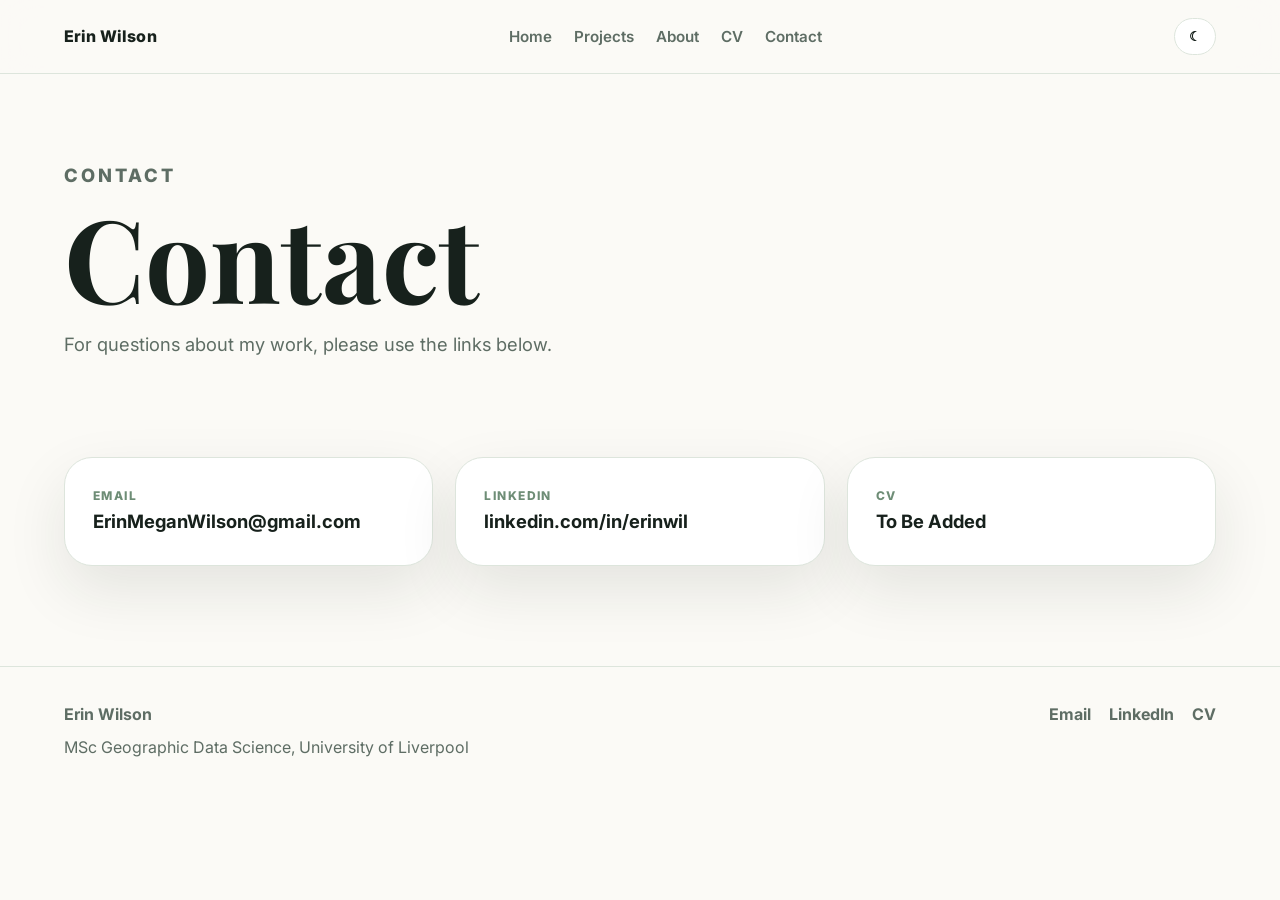
==== contact.html @ aa2b2b6d "Add files via upload" ====
<!doctype html>
<html lang="en">
<head>
  <meta charset="utf-8">
  <meta name="viewport" content="width=device-width, initial-scale=1">
  <title>Contact | Erin Wilson Portfolio</title>
  <meta name="description" content="Portfolio of Erin Wilson, MSc Geographic Data Science student at the University of Liverpool.">
  <link rel="preconnect" href="https://fonts.googleapis.com">
  <link rel="preconnect" href="https://fonts.gstatic.com" crossorigin>
  <link href="https://fonts.googleapis.com/css2?family=Inter:wght@400;500;600;700;800&family=Playfair+Display:wght@600;700&display=swap" rel="stylesheet">
  <link rel="stylesheet" href="styles.css">
</head>
<body>
<header class="nav">
  <a class="brand" href="index.html">Erin Wilson</a>
  <button class="menu-button" aria-label="Open navigation" type="button">Menu</button>
  <nav>
    <a href="index.html">Home</a>
    <a href="projects.html">Projects</a>
    <a href="about.html">About</a>
    <a href="cv.html">CV</a>
    <a href="contact.html">Contact</a>
  </nav>
  <button class="theme-toggle" type="button" aria-label="Toggle light and dark mode">☾</button>
</header>
<main>

<section class="page-hero reveal"><p class="label">Contact</p><h1>Contact</h1><p>For questions about my work, please use the links below.</p></section>
<section class="contact-grid reveal"><a class="contact-card" href="mailto:ErinMeganWilson@gmail.com"><span>Email</span><strong>ErinMeganWilson@gmail.com</strong></a><a class="contact-card" href="https://www.linkedin.com/in/erinwil" target="_blank" rel="noopener"><span>LinkedIn</span><strong>linkedin.com/in/erinwil</strong></a><a class="contact-card" href="cv.html"><span>CV</span><strong>To Be Added</strong></a></section>
</main>
<footer class="footer">
  <div>
    <strong>Erin Wilson</strong>
    <p>MSc Geographic Data Science, University of Liverpool</p>
  </div>
  <div class="footer-links">
    <a href="mailto:ErinMeganWilson@gmail.com">Email</a>
    <a href="https://www.linkedin.com/in/erinwil" target="_blank" rel="noopener">LinkedIn</a>
    <a href="cv.html">CV</a>
  </div>
</footer>
<div class="lightbox" hidden>
  <button class="close" type="button" aria-label="Close image">×</button>
  <button class="prev" type="button" aria-label="Previous image">‹</button>
  <img alt="Expanded portfolio image">
  <button class="next" type="button" aria-label="Next image">›</button>
</div>
<script src="script.js"></script>
</body>
</html>
---- styles.css ----
:root{--bg:#fbfaf6;--paper:#ffffff;--ink:#17211c;--muted:#5e6d64;--soft:#eef3ec;--line:#dde5dc;--accent:#6e8d76;--accent-2:#dfe9e0;--shadow:0 24px 60px rgba(27,40,32,.10);--radius:28px}*{box-sizing:border-box}html{scroll-behavior:smooth}body{margin:0;font-family:Inter,system-ui,sans-serif;background:var(--bg);color:var(--ink);line-height:1.7}body.dark{--bg:#111713;--paper:#18211c;--ink:#f4f4ef;--muted:#c4cdc5;--soft:#223027;--line:#324439;--accent:#a8c3ad;--accent-2:#26362c;--shadow:0 24px 60px rgba(0,0,0,.35)}a{color:inherit}img{max-width:100%;display:block}.nav{position:sticky;top:0;z-index:20;display:flex;align-items:center;justify-content:space-between;padding:18px 5vw;background:rgba(251,250,246,.86);backdrop-filter:blur(18px);border-bottom:1px solid var(--line)}body.dark .nav{background:rgba(17,23,19,.86)}.brand{font-weight:800;text-decoration:none;letter-spacing:.01em}.nav nav{display:flex;gap:22px;align-items:center}.nav nav a{text-decoration:none;color:var(--muted);font-size:.95rem;font-weight:600}.nav nav a:hover{color:var(--ink)}.theme-toggle,.menu-button{border:1px solid var(--line);background:var(--paper);color:var(--ink);border-radius:999px;padding:10px 14px;font-weight:700;cursor:pointer}.menu-button{display:none}.hero{display:grid;grid-template-columns:1fr 1fr;gap:44px;align-items:center;min-height:82vh;padding:76px 5vw 48px}.hero h1,.page-hero h1,.case-hero h1{font-family:Playfair Display,serif;font-size:clamp(4rem,9vw,9rem);line-height:.9;margin:0 0 20px}.subtitle{font-size:clamp(1.25rem,2vw,2rem);margin:0 0 24px;color:var(--muted);font-weight:600}.intro,.page-hero p,.case-hero p{font-size:1.15rem;max-width:760px;color:var(--muted)}.label{font-size:.78rem;letter-spacing:.16em;text-transform:uppercase;color:var(--accent);font-weight:800;margin:0 0 14px}.actions{display:flex;gap:14px;flex-wrap:wrap;margin-top:28px}.button{display:inline-flex;align-items:center;justify-content:center;padding:13px 19px;border-radius:999px;background:var(--ink);color:var(--bg);text-decoration:none;font-weight:800;border:1px solid var(--ink)}.button.quiet{background:var(--paper);color:var(--ink);border-color:var(--line)}.button.disabled{opacity:.55;pointer-events:none}.hero-image,.case-image,.gallery-item{border:0;padding:0;background:var(--paper);border-radius:var(--radius);overflow:hidden;box-shadow:var(--shadow);cursor:zoom-in}.hero-image img,.case-image img{width:100%;height:auto;object-fit:contain;background:var(--soft)}.section{padding:72px 5vw}.section-heading{max-width:760px;margin-bottom:30px}.section-heading h2,.split-section h2,.panel h2,.project-row h2{font-family:Playfair Display,serif;font-size:clamp(2rem,4vw,4rem);line-height:1.05;margin:0 0 12px}.section-heading p,.panel p,.project-card p,.project-row p{color:var(--muted)}.project-grid{display:grid;grid-template-columns:repeat(3,minmax(0,1fr));gap:24px}.project-card,.project-row,.panel,.contact-card,.skills-cards div{background:var(--paper);border:1px solid var(--line);border-radius:var(--radius);box-shadow:var(--shadow)}.project-card{overflow:hidden}.image-link img,.project-card img{width:100%;height:260px;object-fit:contain;background:var(--soft);padding:10px}.card-body{padding:24px}.tools-line{font-weight:700;color:var(--ink)!important}.text-link{font-weight:800;color:var(--accent);text-decoration:none}.center{text-align:center;margin-top:28px}.split-section{display:grid;grid-template-columns:.85fr 1.15fr;gap:34px;padding:72px 5vw;align-items:start}.panel{padding:30px}.skills-minimal{display:flex;flex-wrap:wrap;gap:12px}.skills-minimal span,.meta span{padding:10px 14px;border-radius:999px;background:var(--soft);border:1px solid var(--line);font-weight:700;color:var(--muted)}.page-hero{padding:86px 5vw 38px}.project-list{display:grid;gap:26px}.project-row{display:grid;grid-template-columns:360px 1fr;gap:28px;padding:18px;align-items:center}.row-image img{width:100%;height:250px;object-fit:contain;background:var(--soft);border-radius:20px}.case-hero{display:grid;grid-template-columns:1fr 1fr;gap:44px;align-items:center;padding:76px 5vw 44px}.case-grid{display:grid;grid-template-columns:1fr 1fr;gap:24px;padding:32px 5vw}.panel li{margin:9px 0;color:var(--muted)}.gallery{display:grid;grid-template-columns:repeat(3,minmax(0,1fr));gap:18px}.gallery-item img{width:100%;height:260px;object-fit:contain;background:var(--soft);padding:8px}.skills-cards{display:grid;grid-template-columns:repeat(4,minmax(0,1fr));gap:18px}.skills-cards div{padding:24px}.contact-grid{display:grid;grid-template-columns:repeat(3,minmax(0,1fr));gap:22px;padding:40px 5vw 100px}.contact-card{padding:28px;text-decoration:none}.contact-card span{display:block;color:var(--accent);font-weight:800;text-transform:uppercase;letter-spacing:.12em;font-size:.75rem}.contact-card strong{font-size:1.15rem;word-break:break-word}.footer{display:flex;justify-content:space-between;gap:20px;padding:34px 5vw;border-top:1px solid var(--line);color:var(--muted)}.footer p{margin:6px 0 0}.footer-links{display:flex;gap:18px}.footer a{text-decoration:none;font-weight:700}.reveal{opacity:0;transform:translateY(18px);transition:opacity .7s ease,transform .7s ease}.reveal.visible{opacity:1;transform:none}.lightbox{position:fixed;inset:0;background:rgba(10,14,12,.88);z-index:99;display:grid;place-items:center;padding:40px}.lightbox[hidden]{display:none}.lightbox img{max-width:92vw;max-height:86vh;border-radius:18px;background:white}.close,.prev,.next{position:absolute;border:0;border-radius:999px;background:white;color:#111;font-size:28px;width:48px;height:48px;cursor:pointer}.close{top:22px;right:22px}.prev{left:22px}.next{right:22px}@media(max-width:900px){.menu-button{display:inline-flex}.nav nav{display:none;position:absolute;top:68px;left:5vw;right:5vw;flex-direction:column;align-items:flex-start;background:var(--paper);border:1px solid var(--line);border-radius:22px;padding:20px;box-shadow:var(--shadow)}.nav nav.open{display:flex}.hero,.case-hero,.split-section,.case-grid{grid-template-columns:1fr}.project-grid,.gallery,.skills-cards,.contact-grid{grid-template-columns:1fr}.project-row{grid-template-columns:1fr}.hero{min-height:auto;padding-top:54px}.hero h1,.page-hero h1,.case-hero h1{font-size:clamp(3.2rem,16vw,5rem)}.footer{flex-direction:column}.footer-links{flex-wrap:wrap}}
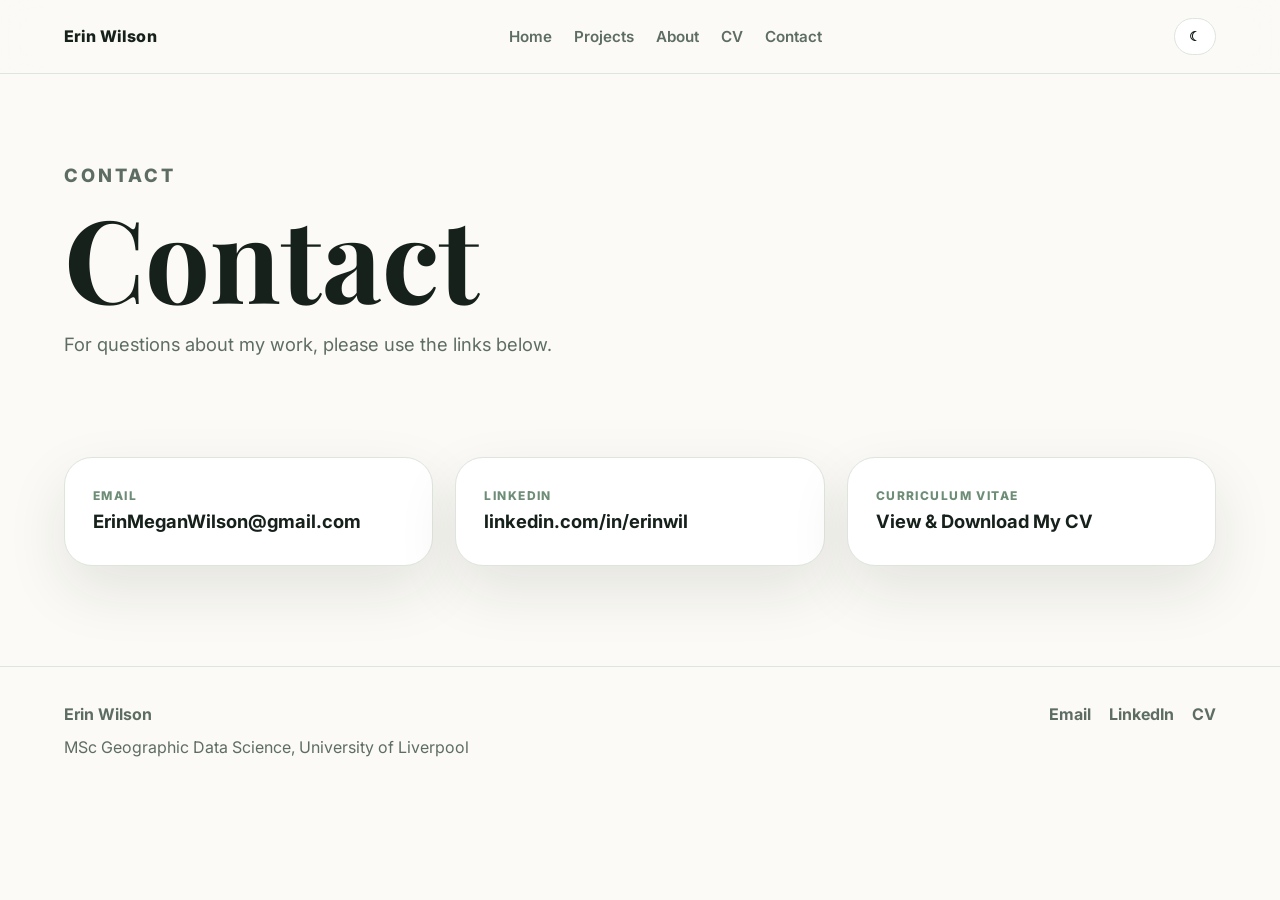
==== commit 176a8e3c: "Refactor contact section for improved layout" ====
--- a/contact.html
+++ b/contact.html
@@ -11,6 +11,7 @@
   <link rel="stylesheet" href="styles.css">
 </head>
 <body>
+
 <header class="nav">
   <a class="brand" href="index.html">Erin Wilson</a>
   <button class="menu-button" aria-label="Open navigation" type="button">Menu</button>
@@ -23,28 +24,57 @@
   </nav>
   <button class="theme-toggle" type="button" aria-label="Toggle light and dark mode">☾</button>
 </header>
+
 <main>
 
-<section class="page-hero reveal"><p class="label">Contact</p><h1>Contact</h1><p>For questions about my work, please use the links below.</p></section>
-<section class="contact-grid reveal"><a class="contact-card" href="mailto:ErinMeganWilson@gmail.com"><span>Email</span><strong>ErinMeganWilson@gmail.com</strong></a><a class="contact-card" href="https://www.linkedin.com/in/erinwil" target="_blank" rel="noopener"><span>LinkedIn</span><strong>linkedin.com/in/erinwil</strong></a><a class="contact-card" href="cv.html"><span>CV</span><strong>To Be Added</strong></a></section>
+<section class="page-hero reveal">
+  <p class="label">Contact</p>
+  <h1>Contact</h1>
+  <p>For questions about my work, please use the links below.</p>
+</section>
+
+<section class="contact-grid reveal">
+
+  <a class="contact-card" href="mailto:ErinMeganWilson@gmail.com">
+    <span>Email</span>
+    <strong>ErinMeganWilson@gmail.com</strong>
+  </a>
+
+  <a class="contact-card" href="https://www.linkedin.com/in/erinwil" target="_blank" rel="noopener">
+    <span>LinkedIn</span>
+    <strong>linkedin.com/in/erinwil</strong>
+  </a>
+
+  <a class="contact-card" href="cv.html">
+    <span>Curriculum Vitae</span>
+    <strong>View & Download My CV</strong>
+  </a>
+
+</section>
+
 </main>
+
 <footer class="footer">
   <div>
     <strong>Erin Wilson</strong>
     <p>MSc Geographic Data Science, University of Liverpool</p>
   </div>
+
   <div class="footer-links">
     <a href="mailto:ErinMeganWilson@gmail.com">Email</a>
     <a href="https://www.linkedin.com/in/erinwil" target="_blank" rel="noopener">LinkedIn</a>
     <a href="cv.html">CV</a>
   </div>
 </footer>
+
 <div class="lightbox" hidden>
   <button class="close" type="button" aria-label="Close image">×</button>
   <button class="prev" type="button" aria-label="Previous image">‹</button>
   <img alt="Expanded portfolio image">
   <button class="next" type="button" aria-label="Next image">›</button>
 </div>
+
 <script src="script.js"></script>
+
 </body>
-</html>+</html>
